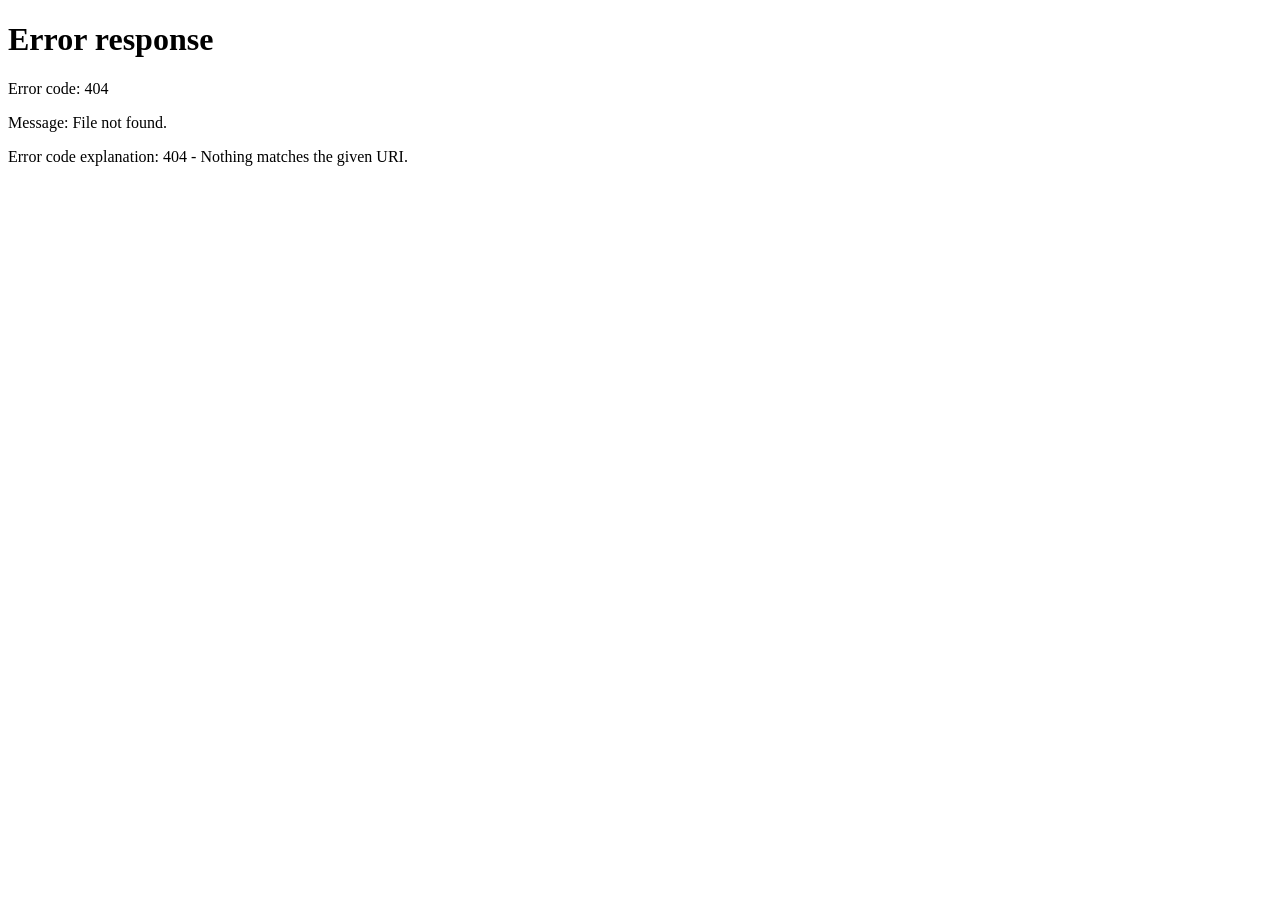
==== local-dev/admin/index.html @ 680ed407 "fix: stabilkan deploy production route admin employee dan api" ====
<!DOCTYPE html>
<html>
<head>
  <meta charset="utf-8">
  <meta name="viewport" content="width=device-width, initial-scale=1">
  <title>Admin Dashboard</title>
  <script>
    window.location.replace('/admin.preview.html');
  </script>
</head>
<body></body>
</html>
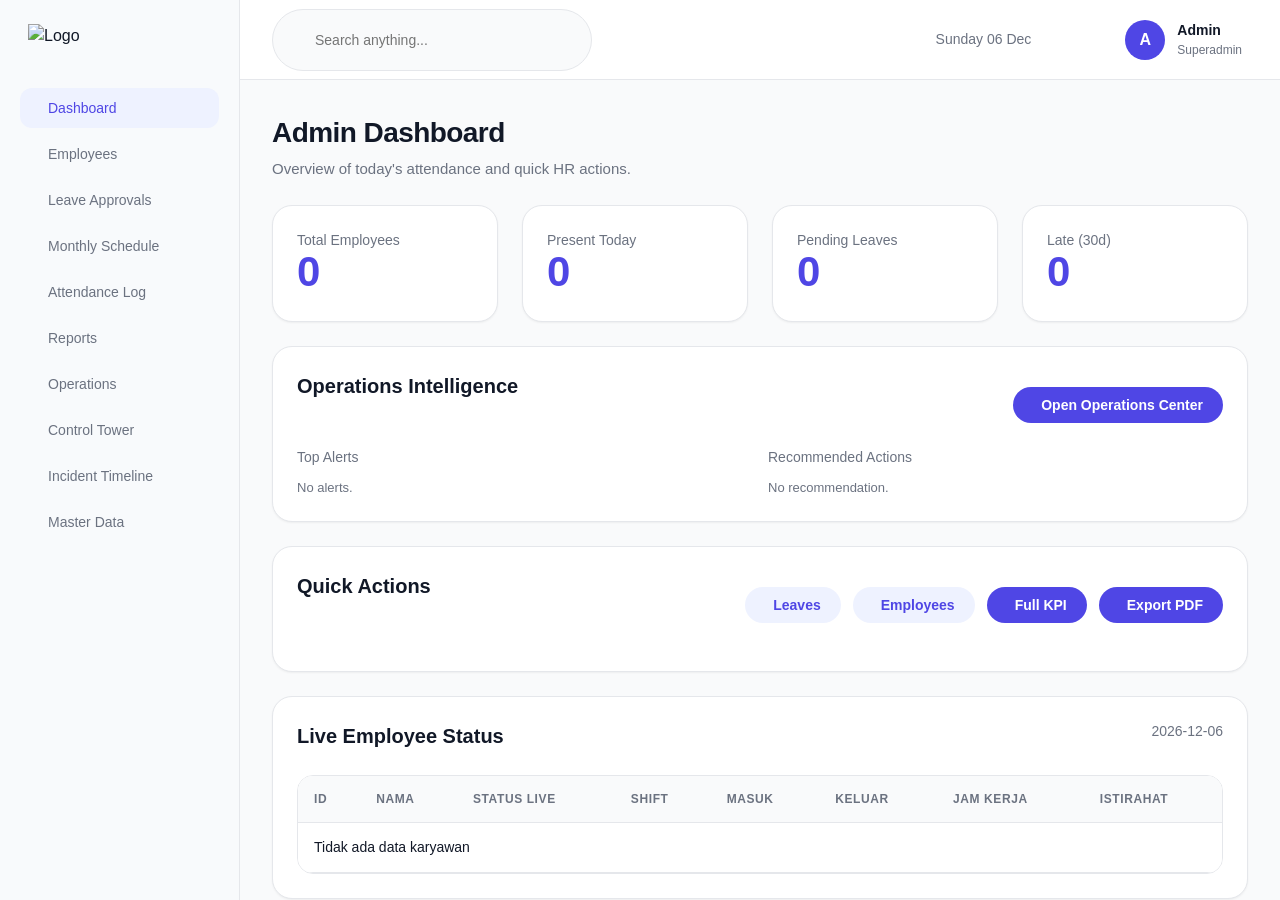
==== commit 267f3549: "fix: arahkan route admin employee ke preview aktif" ====
--- a/local-dev/admin/index.html
+++ b/local-dev/admin/index.html
@@ -5,7 +5,7 @@
   <meta name="viewport" content="width=device-width, initial-scale=1">
   <title>Admin Dashboard</title>
   <script>
-    window.location.replace('/admin.preview.html');
+    window.location.replace('/local-dev/admin.preview.html');
   </script>
 </head>
 <body></body>
